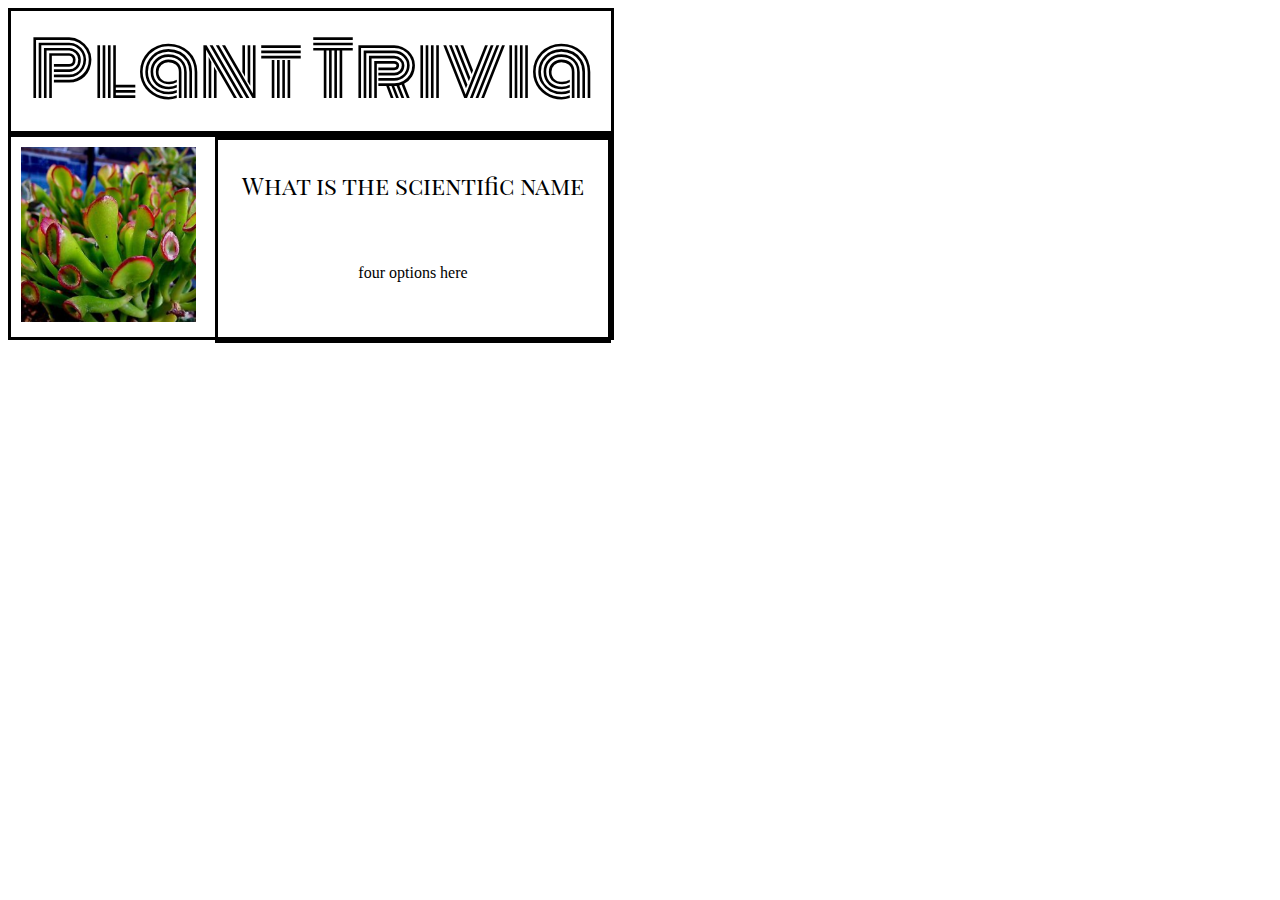
==== practice.html @ d1155015 "practice stuff is workinggit add .git add ." ====
<!DOCTYPE html>
<html lang="en">
<head>
    <meta charset="UTF-8">
    <meta name="viewport" content="width=device-width, initial-scale=1.0">
    <meta http-equiv="X-UA-Compatible" content="ie=edge">
    <link rel="stylesheet" type="text/css" href="assets/css/practice.css">
    <link href="https://fonts.googleapis.com/css?family=Monoton|Mr+Dafoe|Norican|Oleo+Script|Playfair+Display+SC:700|Yesteryear" rel="stylesheet">
    <title>Document</title>
</head>
<body>
    
        <div id="gameNameDiv"> Plant Trivia</div>

        <div id= "quest1div">
            <div id=q1textbox>
                <p id= "q1dQuestion">What is the scientific name </p>
                <br>
                <p id= "q1dOptions"> four options here</p>
            </div>
                <img id="crassulaArgentea" src="assets/images/crassulaArgenteaJadePlant.png" alt="Crassula Argentea Jade Plant">
            
        </div>


</body>
</html>
---- assets/css/practice.css ----
#gameNameDiv {
 height: 120px;
 width: 600px;
 border-style: solid;
 border-color: black;
 clear: all;
 font-family: 'Monoton';
 font-size: 75px;
 text-align: center;
}

#quest1div {
 height: 200px;
 width: 600px;
 border-style: solid;
 border-color: black;
 clear: all;
}

#q1textbox {
    float: right;
    height: 200px;
    width: 390px;
    border-style:solid;
    border-color:black;
}

#q1dQuestion {
    font-family: 'Playfair Display SC', serif;
    font-size: 24px;
    text-align: center;
    padding: 5px;
    

}

#q1dOptions {
    text-align: center;
    padding: center;
    font-family: 'Halant', serif;
}


#crassulaArgentea {
    height: 175px;
    width: 175px;
    float: left;
    padding: 10px;
}
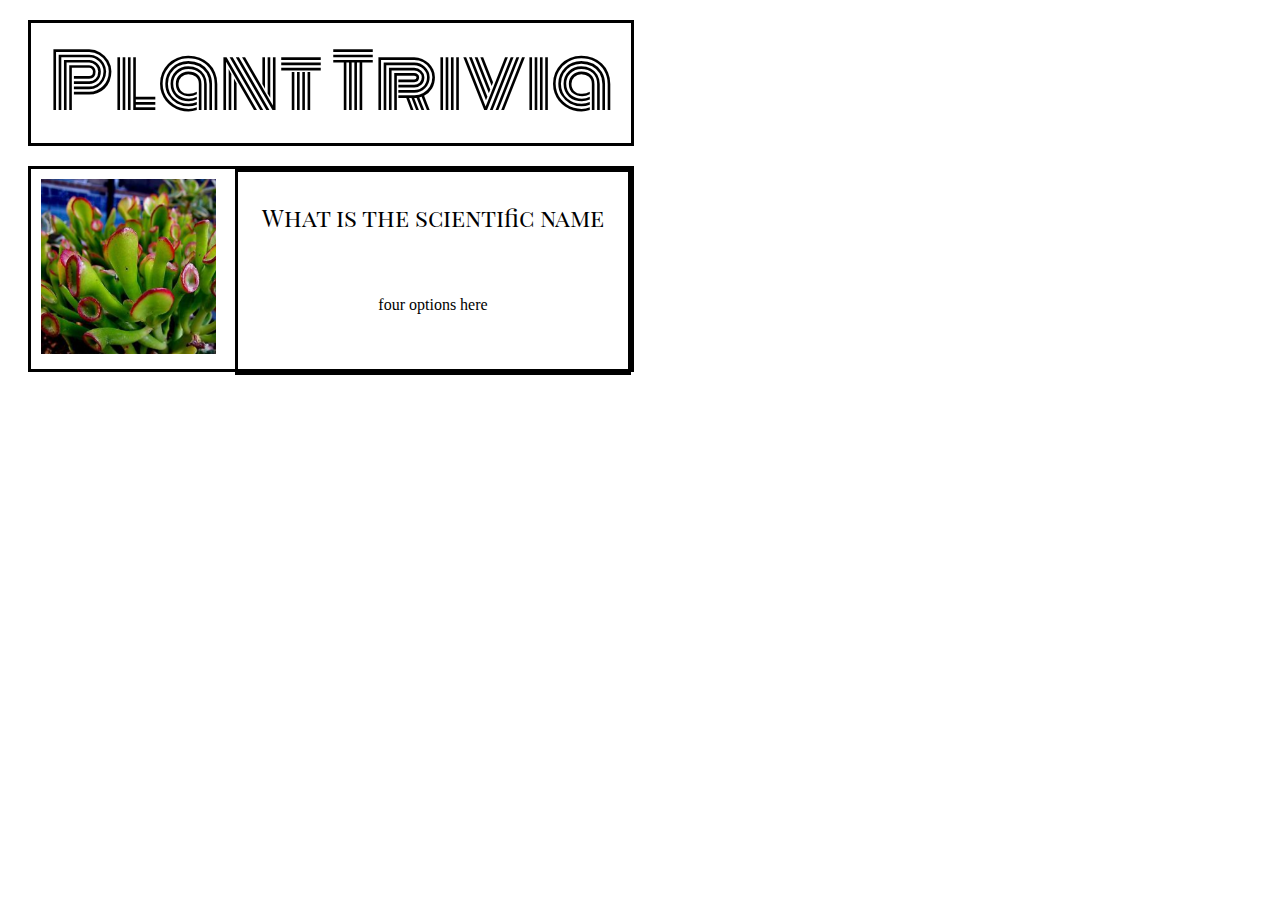
==== commit 5f120add: "yo practice stuff lookin like it works!" ====
--- a/practice.html
+++ b/practice.html
@@ -8,8 +8,8 @@
     <link href="https://fonts.googleapis.com/css?family=Monoton|Mr+Dafoe|Norican|Oleo+Script|Playfair+Display+SC:700|Yesteryear" rel="stylesheet">
     <title>Document</title>
 </head>
+
 <body>
-    
         <div id="gameNameDiv"> Plant Trivia</div>
 
         <div id= "quest1div">
@@ -19,7 +19,6 @@
                 <p id= "q1dOptions"> four options here</p>
             </div>
                 <img id="crassulaArgentea" src="assets/images/crassulaArgenteaJadePlant.png" alt="Crassula Argentea Jade Plant">
-            
         </div>
 
 
--- a/assets/css/practice.css
+++ b/assets/css/practice.css
@@ -7,6 +7,7 @@
  font-family: 'Monoton';
  font-size: 75px;
  text-align: center;
+ margin: 20px;
 }
 
 #quest1div {
@@ -15,6 +16,7 @@
  border-style: solid;
  border-color: black;
  clear: all;
+ margin: 20px;
 }
 
 #q1textbox {
@@ -30,8 +32,6 @@
     font-size: 24px;
     text-align: center;
     padding: 5px;
-    
-
 }
 
 #q1dOptions {
@@ -40,7 +40,6 @@
     font-family: 'Halant', serif;
 }
 
-
 #crassulaArgentea {
     height: 175px;
     width: 175px;
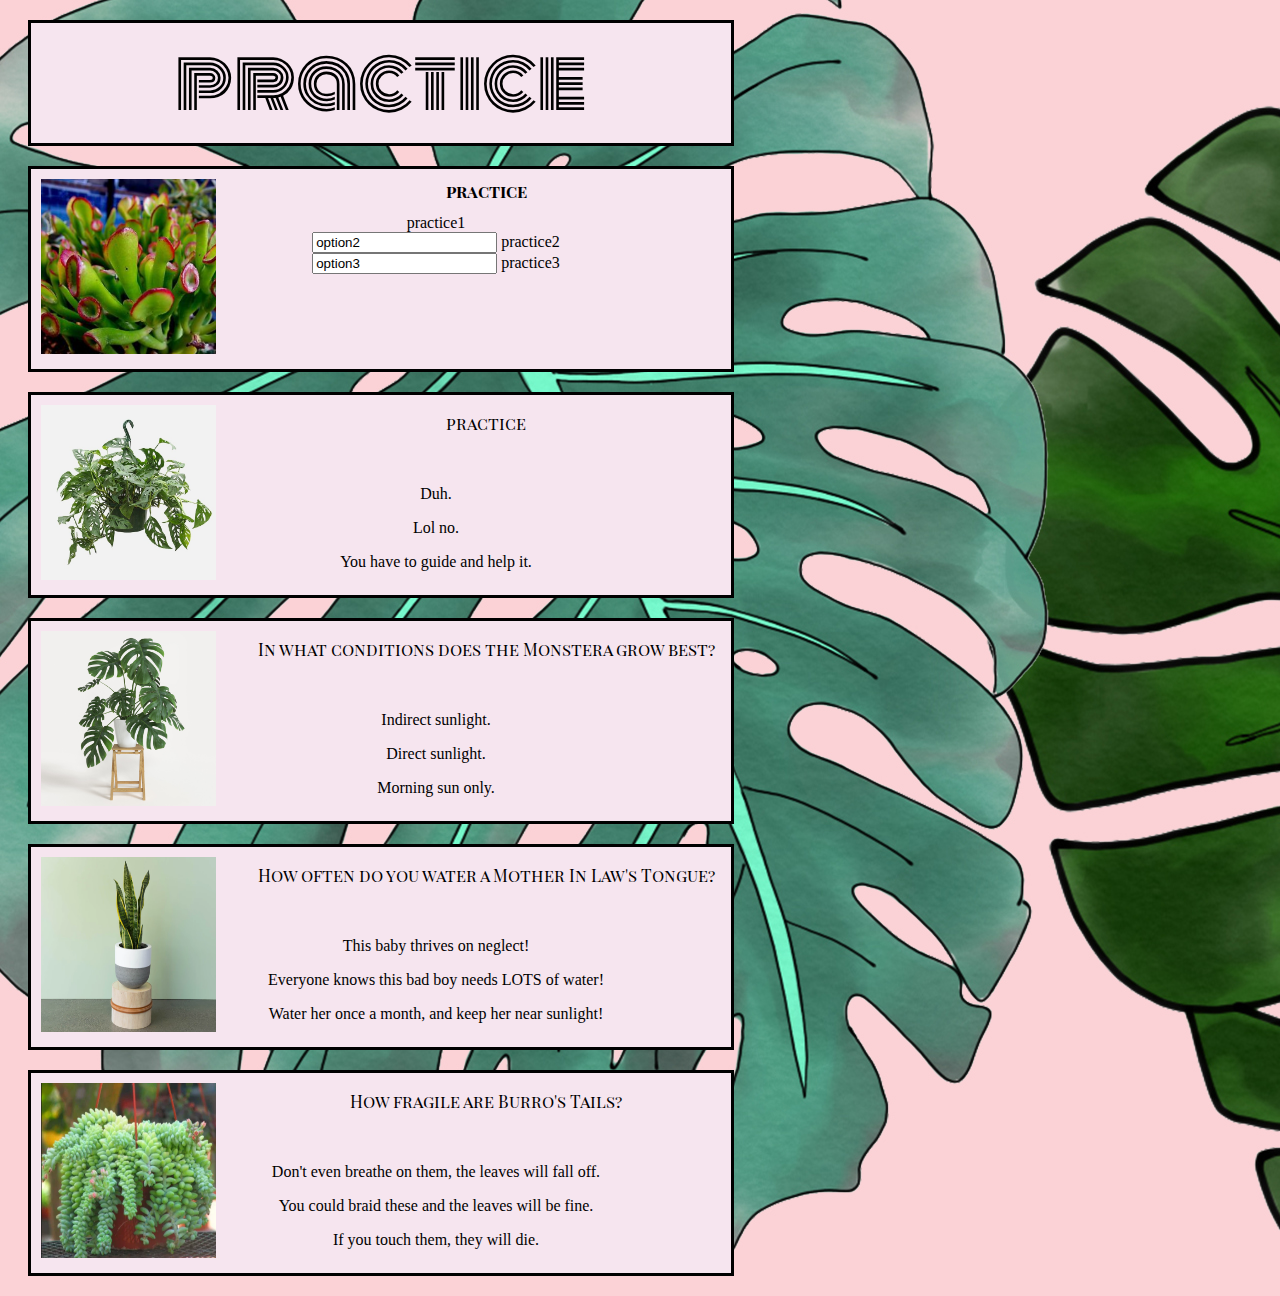
==== commit c0557e0f: "ugh nothign works! i HATE bootstrap" ====
--- a/practice.html
+++ b/practice.html
@@ -4,23 +4,105 @@
     <meta charset="UTF-8">
     <meta name="viewport" content="width=device-width, initial-scale=1.0">
     <meta http-equiv="X-UA-Compatible" content="ie=edge">
-    <link rel="stylesheet" type="text/css" href="assets/css/practice.css">
+    <script src="https://code.jquery.com/jquery-3.3.1.slim.min.js" integrity="sha384-q8i/X+965DzO0rT7abK41JStQIAqVgRVzpbzo5smXKp4YfRvH+8abtTE1Pi6jizo" crossorigin="anonymous"></script>
+    <script src="https://cdnjs.cloudflare.com/ajax/libs/popper.js/1.14.3/umd/popper.min.js" integrity="sha384-ZMP7rVo3mIykV+2+9J3UJ46jBk0WLaUAdn689aCwoqbBJiSnjAK/l8WvCWPIPm49" crossorigin="anonymous"></script>
     <link href="https://fonts.googleapis.com/css?family=Monoton|Mr+Dafoe|Norican|Oleo+Script|Playfair+Display+SC:700|Yesteryear" rel="stylesheet">
-    <title>Document</title>
+    <link rel="stylesheet" type="text/css" href="assets/css/style.css">
+    <title>PlantTrivia</title>
 </head>
+<body>
 
-<body>
-        <div id="gameNameDiv"> Plant Trivia</div>
-
-        <div id= "quest1div">
-            <div id=q1textbox>
-                <p id= "q1dQuestion">What is the scientific name </p>
-                <br>
-                <p id= "q1dOptions"> four options here</p>
-            </div>
-                <img id="crassulaArgentea" src="assets/images/crassulaArgenteaJadePlant.png" alt="Crassula Argentea Jade Plant">
-        </div>
+ <div id="gameNameDiv"> practice</div>
 
 
+<!--question 1-->
+<div id= "quest1div">
+    <div id=q1textbox>
+        <h1 id= "q1dQuestion">practice  </h1>
+
+        <div id= "q1dOptions">
+            <div id="q1ans1">
+                <label class="form-check-label" for="Crassula Argentea">
+                    practice1
+                </label>
+            </div>
+
+            <div class="q1ans2">
+                <input class="form-check-input" type="Jade" name="Crassula Argentea" id="q1ans2ID" value="option2" checked>
+                <label class="form-check-label" for="Crassula Argentea">
+                    practice2
+                </label>
+                </div>
+
+            <div class="q1ans2">
+                <input class="form-check-input" type="Jade" name="Crassula Argentea" id="q1ans3ID" value="option3" checked>
+                <label class="form-check-label" for="Crassula Argentea">
+                    practice3
+                </label>
+            </div>
+        </div>
+    </div>
+        <img id="crassulaArgentea" src="assets/images/crassulaArgenteaJadePlant.png" alt="Crassula Argentea Jade Plant">
+</div>
+
+
+
+<!--question 2-->
+<div id= "quest2div">
+        <div id=q2textbox>
+            <p id= "q2dQuestion">practice </p>
+            <br>
+            <div id= "q2dOptions">
+                <p id= "q2ans1">Duh.</p>
+                <p id= "q2ans2">Lol no.</p>
+                <p id= "q2ans3">You have to guide and help it.</p>
+            </div>
+        </div>
+            <img id="monsteraAdansonii" src="assets/images/monsteraAdansoniiSwissCheeseVine.jpg" alt="Crassula Argentea Jade Plant">
+    </div>
+
+
+<!--question 3-->
+<div id= "quest3div">
+        <div id=q3textbox>
+            <p id= "q3dQuestion">In what conditions does the Monstera grow best? </p>
+            <br>
+            <div id= "q3dOptions">
+                <p id= "q3ans1">Indirect sunlight.</p>
+                <p id= "q3ans2">Direct sunlight.</p>
+                <p id= "q3ans3">Morning sun only.</p>
+            </div>
+        </div>
+            <img id="monsteraDeliciosa" src="assets/images/monsteraDeliciosa.jpg" alt="Crassula Argentea Jade Plant">
+    </div>
+
+<!--question 4-->
+<div id= "quest4div">
+        <div id=q4textbox>
+            <p id= "q4dQuestion">How often do you water a Mother In Law's Tongue?</p>
+            <br>
+            <div id= "q4dOptions">
+                <p id= "q4ans1">This baby thrives on neglect!</p>
+                <p id= "q4ans2">Everyone knows this bad boy needs LOTS of water!</p>
+                <p id= "q4ans3">Water her once a month, and keep her near sunlight!</p>
+            </div>
+        </div>
+            <img id="sanseviera" src="assets/images/SansevieraTrifasciataMotherInLawTongue.png" alt="Crassula Argentea Jade Plant">
+    </div>
+
+<!--question 5-->
+<div id= "quest5div">
+        <div id=q5textbox>
+            <p id= "q5dQuestion">How fragile are Burro's Tails? </p>
+            <br>
+            <div id= "q5dOptions">
+                <p id= "q5ans1">Don't even breathe on them, the leaves will fall off.</p>
+                <p id= "q5ans2">You could braid these and the leaves will be fine.</p>
+                <p id= "q5ans3">If you touch them, they will die.</p>
+            </div>
+        </div>
+            <img id="sedumBurrito" src="assets/images/sedumBurritoBurrosTail.png" alt="Crassula Argentea Jade Plant">
+    </div>
+    
 </body>
 </html>--- a/assets/css/style.css
+++ b/assets/css/style.css
@@ -0,0 +1,209 @@
+body {
+    background-image: url("../images/monsteraDrawing.jpg");
+}
+
+
+#gameNameDiv {
+    height: 120px;
+    width: 700px;
+    border-style: solid;
+    border-color: black;
+    clear: all;
+    font-family: 'Monoton';
+    font-size: 75px;
+    text-align: center;
+    margin: 20px;
+    background-image: url("../images/floridaOne.jpg");
+   }
+   
+/*question 1*/
+
+   #quest1div {
+    height: 200px;
+    width: 700px;
+    border-style: solid;
+    border-color: black;
+    clear: all;
+    margin: 20px;
+    background-image: url("../images/floridaOne.jpg");
+   }
+   
+   #q1textbox {
+       float: right;
+       height: 200px;
+       width: 490px;
+   }
+   
+   #q1dQuestion {
+       font-family: 'Playfair Display SC', serif;
+       font-size: 17px;
+       text-align: center;
+   }
+   
+   #q1dOptions {
+       height:120px;
+       width: 390px;
+       text-align: center;
+       font-family: 'Halant', serif;
+       float:top;
+   }
+   
+   #crassulaArgentea {
+       height: 175px;
+       width: 175px;
+       float: left;
+       padding: 10px;
+   }
+
+/* question 2 */
+
+#quest2div {
+    height: 200px;
+    width: 700px;
+    border-style: solid;
+    border-color: black;
+    clear: all;
+    margin: 20px;
+    background-image: url("../images/floridaOne.jpg");
+   }
+   
+   #q2textbox {
+       float: right;
+       height: 200px;
+       width: 490px;
+   }
+   
+   #q2dQuestion {
+       font-family: 'Playfair Display SC', serif;
+       font-size: 17px;
+       text-align: center;
+   }
+   
+   #q2dOptions {
+       height:120px;
+       width: 390px;
+       text-align: center;
+       font-family: 'Halant', serif;
+   }
+   
+   #monsteraAdansonii {
+       height: 175px;
+       width: 175px;
+       float: left;
+       padding: 10px;
+   }
+
+   /* question 3 */
+
+#quest3div {
+    height: 200px;
+    width: 700px;
+    border-style: solid;
+    border-color: black;
+    clear: all;
+    margin: 20px;
+    background-image: url("../images/floridaOne.jpg");
+   }
+   
+   #q3textbox {
+       float: right;
+       height: 200px;
+       width: 490px;
+   }
+   
+   #q3dQuestion {
+       font-family: 'Playfair Display SC', serif;
+       font-size: 17px;
+       text-align: center;
+   }
+   
+   #q3dOptions {
+       height:120px;
+       width: 390px;
+       text-align: center;
+       font-family: 'Halant', serif;
+   }
+   
+   #monsteraDeliciosa {
+       height: 175px;
+       width: 175px;
+       float: left;
+       padding: 10px;
+   }
+
+    /* question 4 */
+
+#quest4div {
+    height: 200px;
+    width: 700px;
+    border-style: solid;
+    border-color: black;
+    clear: all;
+    margin: 20px;
+    background-image: url("../images/floridaOne.jpg");
+   }
+   
+   #q4textbox {
+       float: right;
+       height: 200px;
+       width: 490px;
+   }
+   
+   #q4dQuestion {
+       font-family: 'Playfair Display SC', serif;
+       font-size: 17px;
+       text-align: center;
+   }
+   
+   #q4dOptions {
+       height:120px;
+       width: 390px;
+       text-align: center;
+       font-family: 'Halant', serif;
+   }
+   
+   #sanseviera {
+       height: 175px;
+       width: 175px;
+       float: left;
+       padding: 10px;
+   }
+
+
+   /* question 5 */
+
+#quest5div {
+    height: 200px;
+    width: 700px;
+    border-style: solid;
+    border-color: black;
+    clear: all;
+    margin: 20px;
+    background-image: url("../images/floridaOne.jpg");
+   }
+   
+   #q5textbox {
+       float: right;
+       height: 200px;
+       width: 490px;
+   }
+   
+   #q5dQuestion {
+       font-family: 'Playfair Display SC', serif;
+       font-size: 17px;
+       text-align: center;
+   }
+   
+   #q5dOptions {
+       height:120px;
+       width: 390px;
+       text-align: center;
+       font-family: 'Halant', serif;
+   }
+   
+   #sedumBurrito {
+       height: 175px;
+       width: 175px;
+       float: left;
+       padding: 10px;
+   }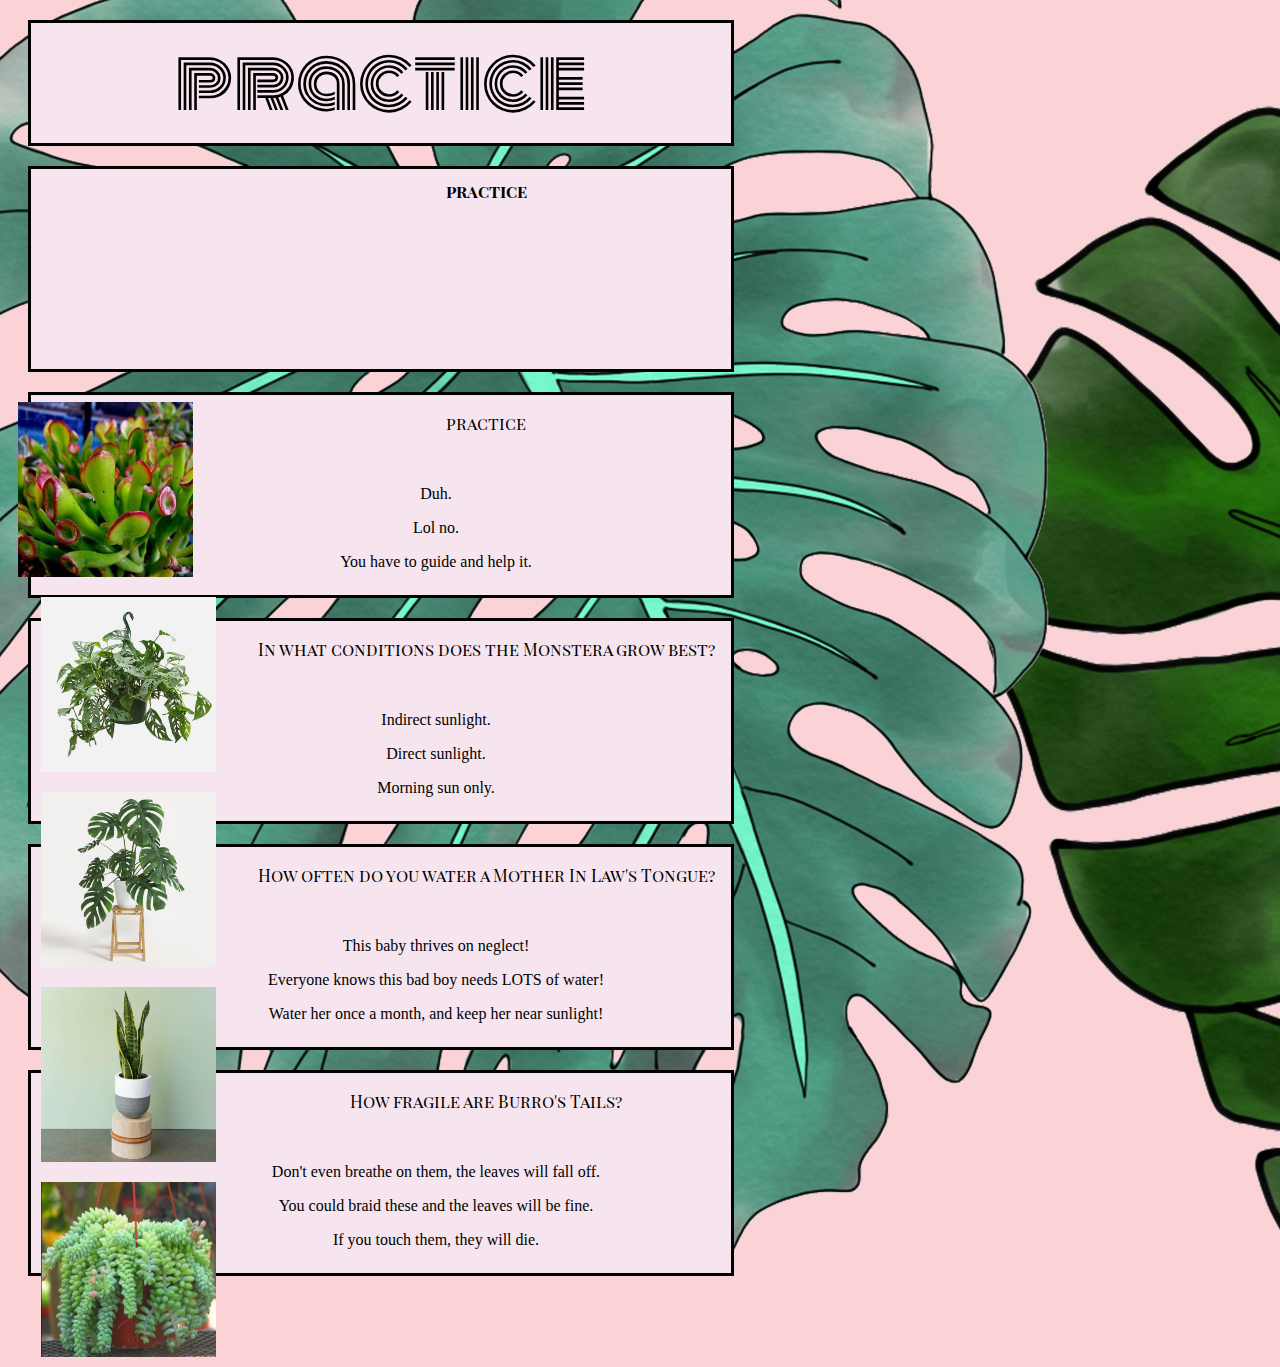
==== commit 81a82dc7: "ugh ugh ugh ugh ugh" ====
--- a/practice.html
+++ b/practice.html
@@ -20,26 +20,7 @@
     <div id=q1textbox>
         <h1 id= "q1dQuestion">practice  </h1>
 
-        <div id= "q1dOptions">
-            <div id="q1ans1">
-                <label class="form-check-label" for="Crassula Argentea">
-                    practice1
-                </label>
-            </div>
 
-            <div class="q1ans2">
-                <input class="form-check-input" type="Jade" name="Crassula Argentea" id="q1ans2ID" value="option2" checked>
-                <label class="form-check-label" for="Crassula Argentea">
-                    practice2
-                </label>
-                </div>
-
-            <div class="q1ans2">
-                <input class="form-check-input" type="Jade" name="Crassula Argentea" id="q1ans3ID" value="option3" checked>
-                <label class="form-check-label" for="Crassula Argentea">
-                    practice3
-                </label>
-            </div>
         </div>
     </div>
         <img id="crassulaArgentea" src="assets/images/crassulaArgenteaJadePlant.png" alt="Crassula Argentea Jade Plant">
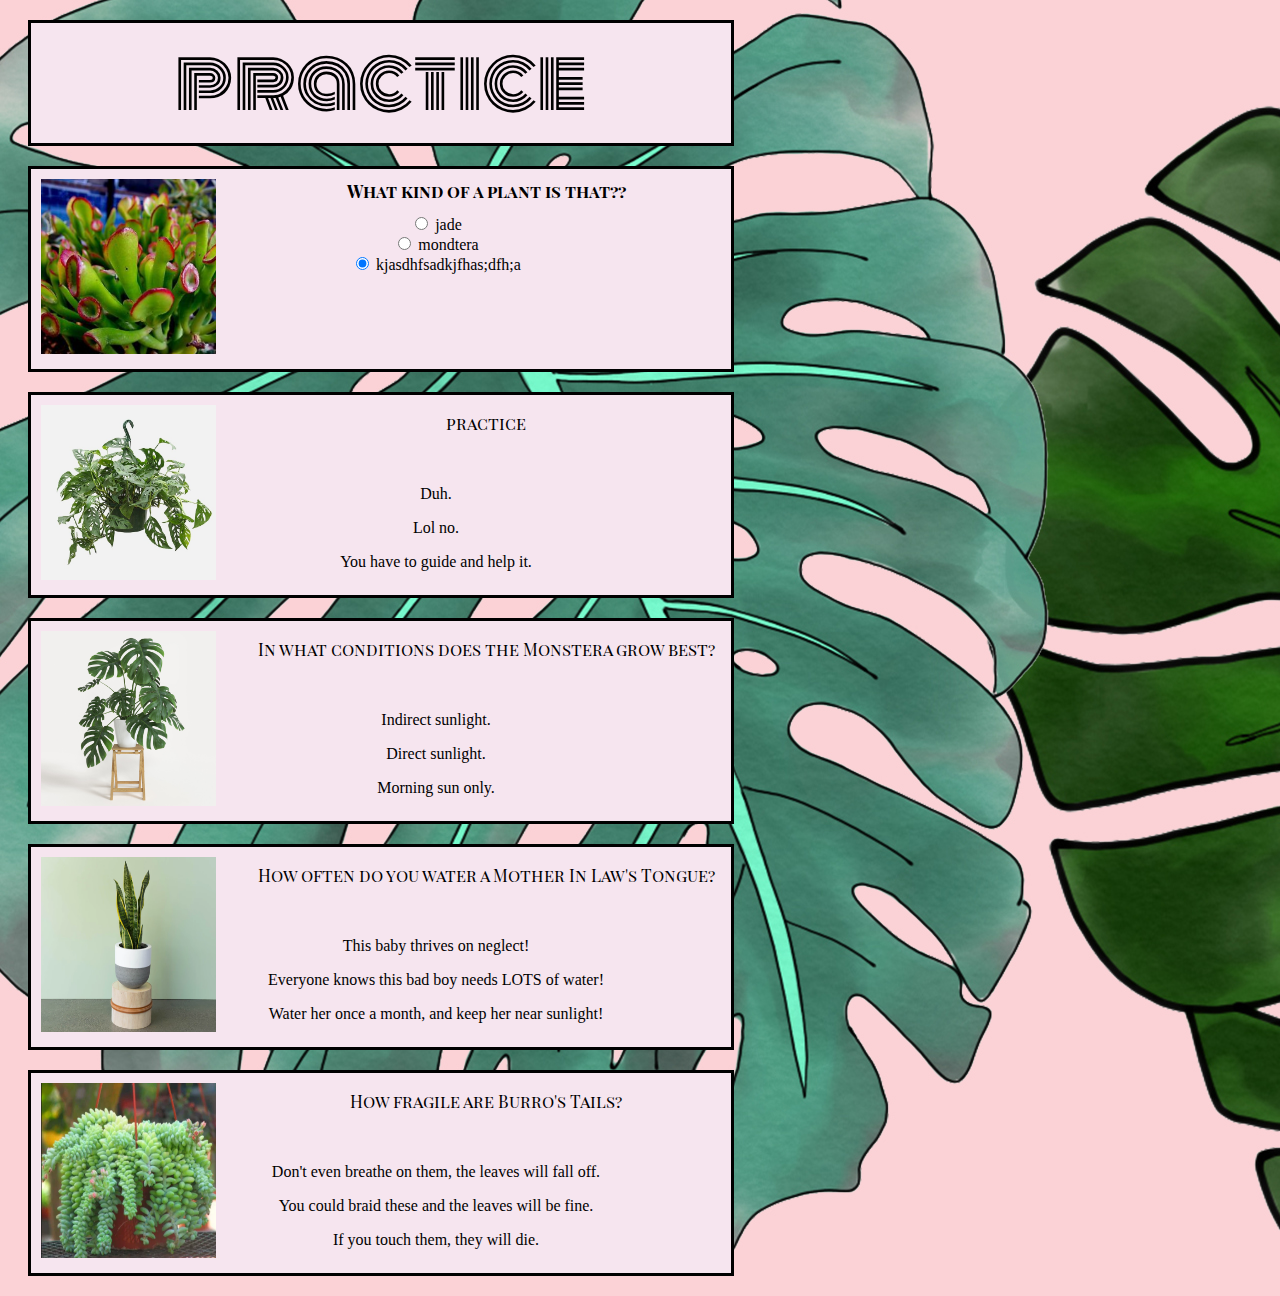
==== commit 4834c080: "yo yoooo bootstrap sucks im gonna mmove on from it" ====
--- a/practice.html
+++ b/practice.html
@@ -18,9 +18,29 @@
 <!--question 1-->
 <div id= "quest1div">
     <div id=q1textbox>
-        <h1 id= "q1dQuestion">practice  </h1>
+        <h1 id= "q1dQuestion">What kind of a plant is that??  </h1>
 
+        <div id= "q1dOptions">
+            <div class="q1ans1">
+                <input class="form-check-input" type="radio" name="exampleRadios" id="exampleRadios1" value="option1" checked>
+                <label class="form-check-label" for="exampleRadios1">
+                    jade
+                </label>
+            </div>
 
+            <div class="q1ans2">
+                <input class="form-check-input" type="radio" name="exampleRadios" id="exampleRadios1" value="option1" checked>
+                <label class="form-check-label" for="exampleRadios1">
+                    mondtera
+                </label>
+                </div>
+
+            <div class="q1ans2">
+                <input class="form-check-input" type="radio" name="exampleRadios" id="exampleRadios1" value="option1" checked>
+                <label class="form-check-label" for="exampleRadios1">
+                    kjasdhfsadkjfhas;dfh;a
+                </label>
+            </div>
         </div>
     </div>
         <img id="crassulaArgentea" src="assets/images/crassulaArgenteaJadePlant.png" alt="Crassula Argentea Jade Plant">
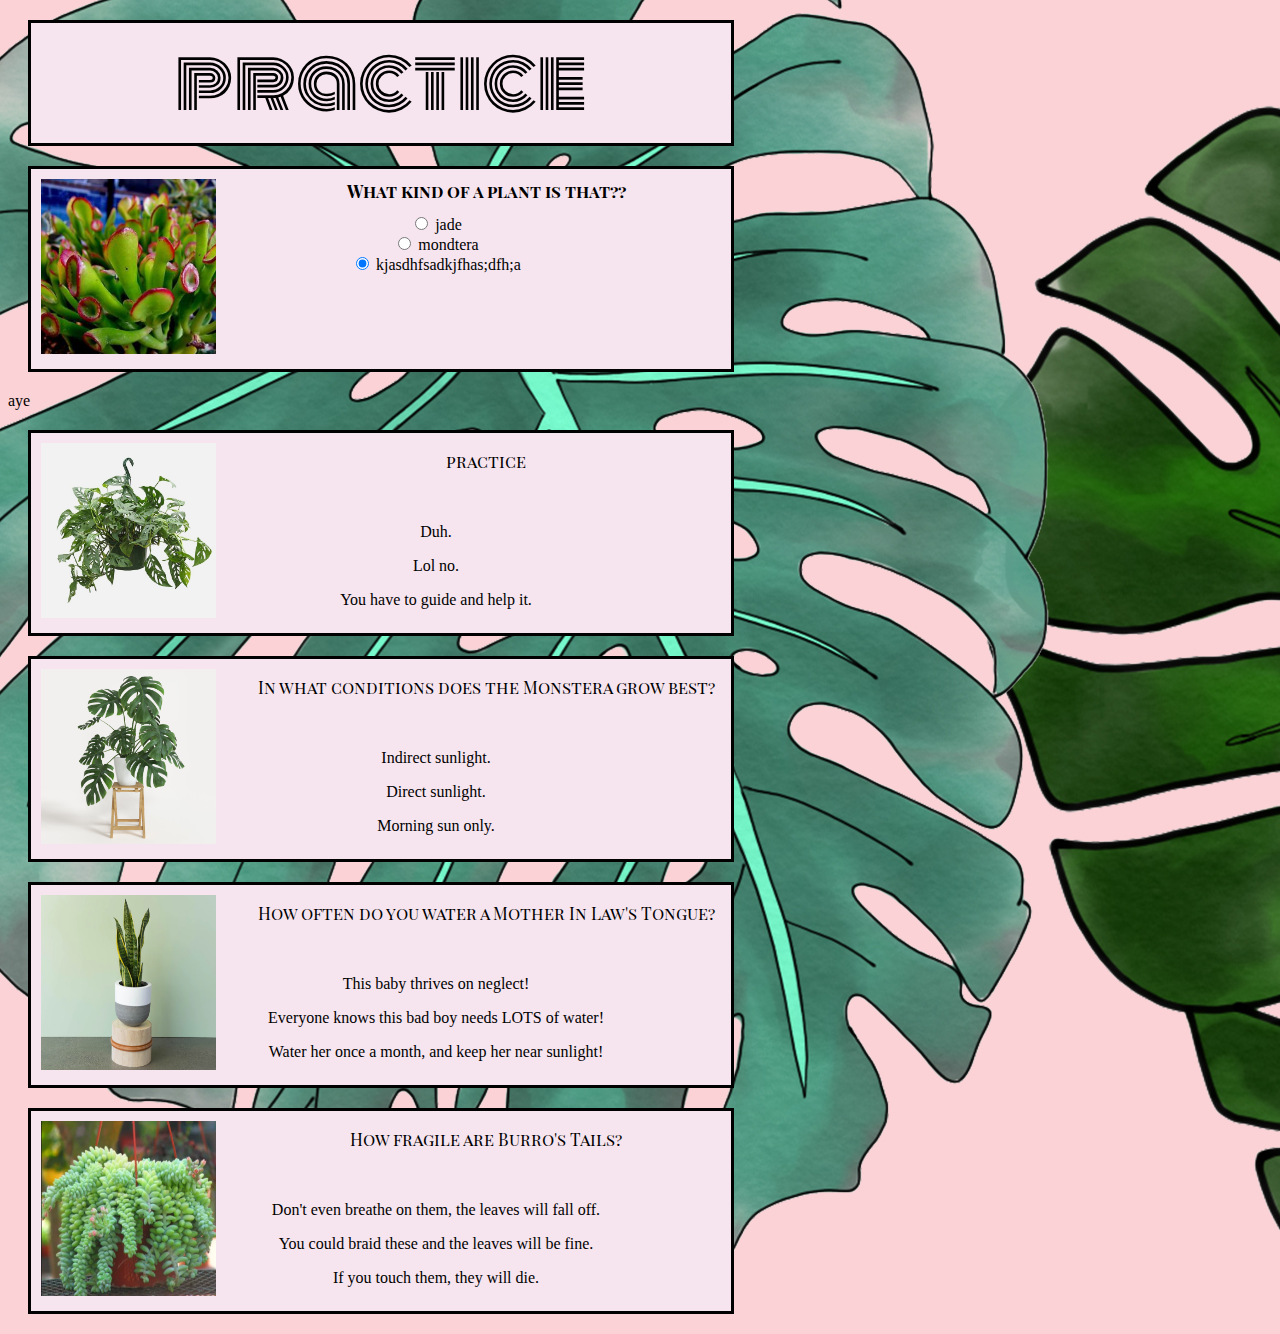
==== commit 137888df: "practice files are not working to add seconds box. not sure why" ====
--- a/practice.html
+++ b/practice.html
@@ -4,9 +4,12 @@
     <meta charset="UTF-8">
     <meta name="viewport" content="width=device-width, initial-scale=1.0">
     <meta http-equiv="X-UA-Compatible" content="ie=edge">
+    <!--bootstrap link-->
     <script src="https://code.jquery.com/jquery-3.3.1.slim.min.js" integrity="sha384-q8i/X+965DzO0rT7abK41JStQIAqVgRVzpbzo5smXKp4YfRvH+8abtTE1Pi6jizo" crossorigin="anonymous"></script>
     <script src="https://cdnjs.cloudflare.com/ajax/libs/popper.js/1.14.3/umd/popper.min.js" integrity="sha384-ZMP7rVo3mIykV+2+9J3UJ46jBk0WLaUAdn689aCwoqbBJiSnjAK/l8WvCWPIPm49" crossorigin="anonymous"></script>
+    <!--font link-->
     <link href="https://fonts.googleapis.com/css?family=Monoton|Mr+Dafoe|Norican|Oleo+Script|Playfair+Display+SC:700|Yesteryear" rel="stylesheet">
+   <!--css link-->
     <link rel="stylesheet" type="text/css" href="assets/css/style.css">
     <title>PlantTrivia</title>
 </head>
@@ -46,7 +49,9 @@
         <img id="crassulaArgentea" src="assets/images/crassulaArgenteaJadePlant.png" alt="Crassula Argentea Jade Plant">
 </div>
 
-
+<div id="yoyoyo">
+    <p id=yodle>aye</p>
+</div>
 
 <!--question 2-->
 <div id= "quest2div">
@@ -61,6 +66,7 @@
         </div>
             <img id="monsteraAdansonii" src="assets/images/monsteraAdansoniiSwissCheeseVine.jpg" alt="Crassula Argentea Jade Plant">
     </div>
+
 
 
 <!--question 3-->
--- a/assets/css/style.css
+++ b/assets/css/style.css
@@ -55,6 +55,7 @@
        padding: 10px;
    }
 
+
 /* question 2 */
 
 #quest2div {
